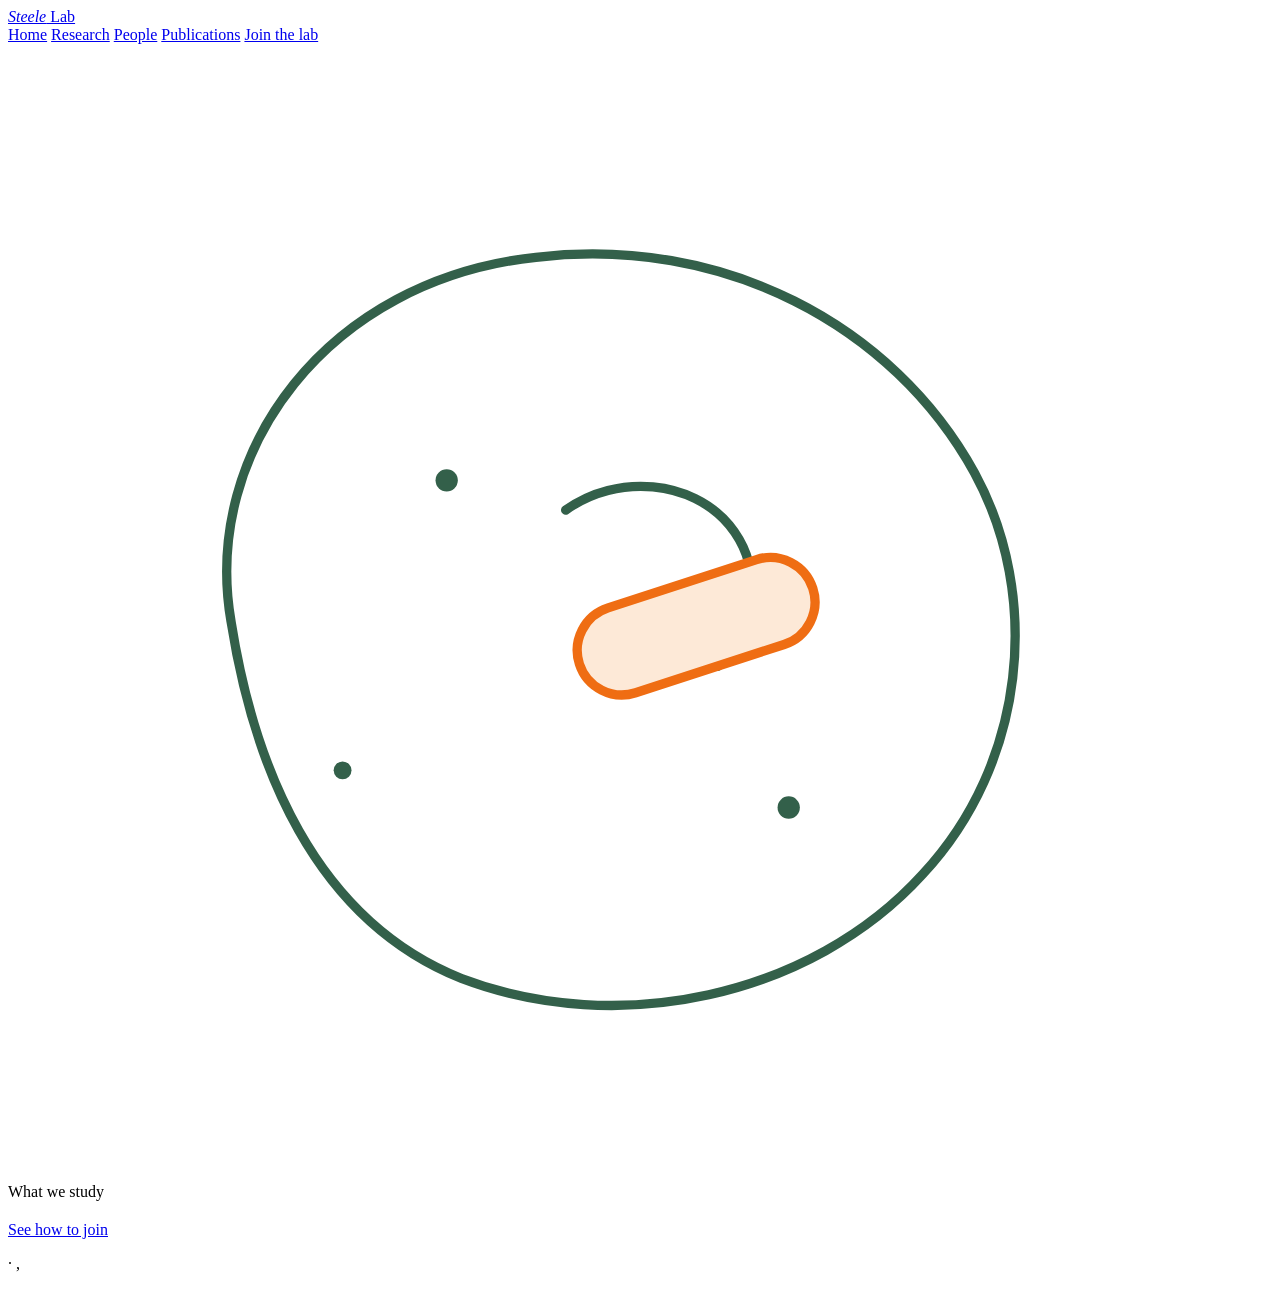
==== index.html @ 0f26b3d3 "Add files via upload" ====
<!doctype html>
<html lang="en">
<head>
<meta charset="utf-8">
<meta name="viewport" content="width=device-width, initial-scale=1">
<title>Steele Lab — Texas Tech University</title>
<meta name="description" content="The Steele Lab studies how bacteria evolve under predation pressure from the soil amoeba Dictyostelium discoideum, and what that reveals about symbiosis and virulence.">
<link rel="preconnect" href="https://fonts.googleapis.com">
<link rel="preconnect" href="https://fonts.gstatic.com" crossorigin>
<link href="https://fonts.googleapis.com/css2?family=Newsreader:ital,wght@0,400;0,500;1,500&family=IBM+Plex+Sans:wght@400;500;600&display=swap" rel="stylesheet">
<link rel="stylesheet" href="/css/style.css">
</head>
<body>

<header class="site-header">
  <div class="wrap">
    <a class="wordmark" href="/"><em>Steele</em> Lab</a>
    <nav class="primary">
      <a href="/" class="is-active">Home</a>
      <a href="/research.html">Research</a>
      <a href="/people.html">People</a>
      <a href="/publications.html">Publications</a>
      <a href="/join.html">Join the lab</a>
    </nav>
  </div>
</header>

<section class="hero">
  <div class="wrap">
    <div>
      <span class="hero-kicker" id="hero-kicker"></span>
      <h1 id="hero-headline"></h1>
      <p class="lede" id="hero-text"></p>
    </div>
    <svg class="hero-art" viewBox="0 0 340 300" fill="none" xmlns="http://www.w3.org/2000/svg" role="img" aria-label="Line illustration of an amoeba engulfing a bacterium">
      <path d="M60 150c-8-46 26-92 82-98 50-6 96 18 118 58 18 33 14 78-14 108-30 33-82 44-124 28-40-16-56-58-62-96z"
        stroke="#33604A" stroke-width="2.5" fill="none" stroke-linecap="round"/>
      <path d="M150 120c14-10 34-8 44 4 9 11 8 27-3 38"
        stroke="#33604A" stroke-width="2.5" fill="none" stroke-linecap="round"/>
      <rect x="150" y="150" width="66" height="24" rx="12" transform="rotate(-18 150 150)"
        stroke="#EF6D13" stroke-width="2.5" fill="#FDE9D7"/>
      <circle cx="118" cy="112" r="3" fill="#33604A"/>
      <circle cx="210" cy="200" r="3" fill="#33604A"/>
      <circle cx="90" cy="190" r="2.4" fill="#33604A"/>
    </svg>
  </div>
</section>

<section>
  <div class="wrap">
    <span class="eyebrow">What we study</span>
    <div id="home-highlights" class="rows"></div>
  </div>
</section>

<section>
  <div class="wrap">
    <div class="callout">
      <h2 id="join-headline"></h2>
      <p id="join-text"></p>
      <a class="btn" href="/join.html">See how to join</a>
    </div>
  </div>
</section>

<footer class="site-footer">
  <div class="wrap contact">
    <p><span data-lab-name></span> · <span data-department></span>, <span data-university></span></p>
    <p><a data-email href="#"></a></p>
  </div>
</footer>

<script src="https://identity.netlify.com/v1/netlify-identity-widget.js"></script>
<script>
  if (window.netlifyIdentity) {
    window.netlifyIdentity.on("init", (user) => {
      if (!user) {
        window.netlifyIdentity.on("login", () => {
          document.location.href = "/admin/";
        });
      }
    });
  }
</script>
<script src="/js/main.js"></script>
<script>
  renderSettings();
  renderHome();
</script>
</body>
</html>
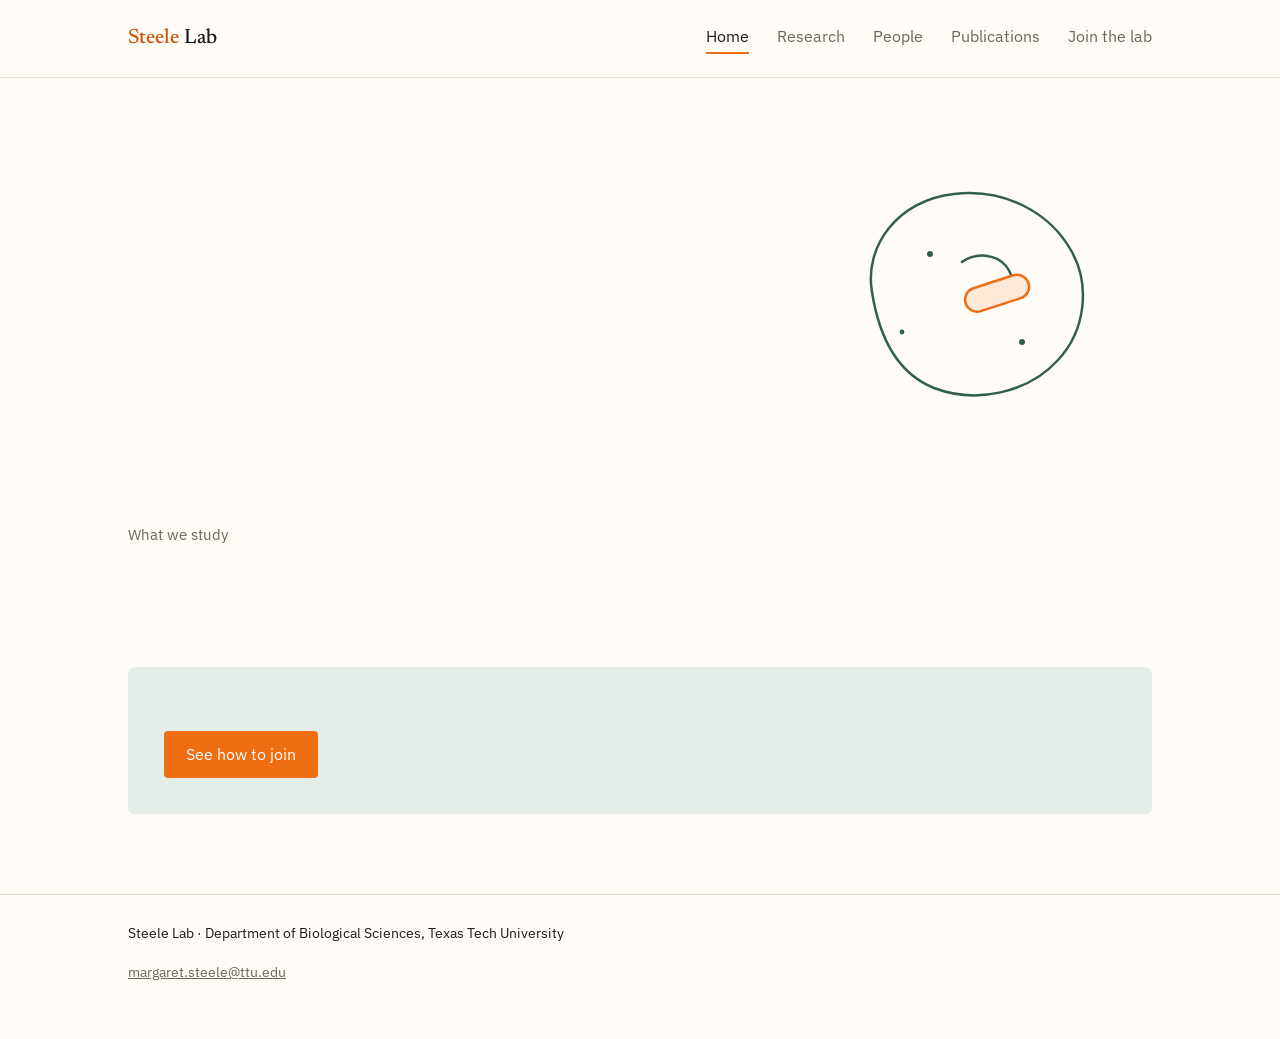
==== commit bd19e62b: "Update join button ID in index.html" ====
--- a/index.html
+++ b/index.html
@@ -58,7 +58,7 @@
     <div class="callout">
       <h2 id="join-headline"></h2>
       <p id="join-text"></p>
-      <a class="btn" href="/join.html">See how to join</a>
+       <a class="btn" id="join-btn" href="/join.html">See how to join</a>
     </div>
   </div>
 </section>
--- a/css/style.css
+++ b/css/style.css
@@ -0,0 +1,299 @@
+/* ============================================================
+   Steele Lab — design tokens
+   Palette chosen for a genetics/microbiology lab: a clean, true
+   orange (the PI's preferred colour — not a muted terracotta),
+   paired with a deep moss green pulled from petri-dish culture,
+   on a warm paper background with ink-charcoal text.
+   ============================================================ */
+
+:root {
+  --paper: #fffcf7;
+  --paper-dim: #f7f2e9;
+  --ink: #1c1b1a;
+  --muted: #6b675e;
+  --line: #e6e1d6;
+
+  --orange: #ef6d13;
+  --orange-deep: #c6540a;
+  --orange-tint: #fde9d7;
+
+  --moss: #33604a;
+  --moss-tint: #e4ede7;
+
+  --serif: "Newsreader", "Iowan Old Style", Georgia, serif;
+  --sans: "IBM Plex Sans", -apple-system, BlinkMacSystemFont, "Segoe UI", sans-serif;
+
+  --measure: 62ch;
+}
+
+@media (prefers-reduced-motion: reduce) {
+  * { animation-duration: 0.01ms !important; transition-duration: 0.01ms !important; }
+}
+
+* { box-sizing: border-box; }
+
+html { scroll-behavior: smooth; }
+
+body {
+  margin: 0;
+  background: var(--paper);
+  color: var(--ink);
+  font-family: var(--sans);
+  font-size: 17px;
+  line-height: 1.6;
+  -webkit-font-smoothing: antialiased;
+}
+
+a { color: inherit; }
+
+img { max-width: 100%; display: block; }
+
+::selection { background: var(--orange-tint); color: var(--orange-deep); }
+
+:focus-visible {
+  outline: 2px solid var(--orange-deep);
+  outline-offset: 3px;
+}
+
+h1, h2, h3 {
+  font-family: var(--serif);
+  font-weight: 500;
+  line-height: 1.15;
+  margin: 0 0 0.5em;
+  letter-spacing: -0.01em;
+}
+
+h1 { font-size: clamp(2.3rem, 4.5vw, 3.6rem); font-weight: 460; }
+h2 { font-size: clamp(1.6rem, 3vw, 2.15rem); }
+h3 { font-size: 1.25rem; font-style: italic; font-weight: 500; }
+
+p { margin: 0 0 1.1em; max-width: var(--measure); color: var(--ink); }
+p.lede { font-size: 1.2rem; color: var(--muted); max-width: 58ch; }
+
+.wrap {
+  max-width: 1080px;
+  margin: 0 auto;
+  padding: 0 28px;
+}
+
+/* ---------- header ---------- */
+
+.site-header {
+  border-bottom: 1px solid var(--line);
+}
+
+.site-header .wrap {
+  display: flex;
+  align-items: center;
+  justify-content: space-between;
+  padding-top: 22px;
+  padding-bottom: 22px;
+  gap: 24px;
+  flex-wrap: wrap;
+}
+
+.wordmark {
+  font-family: var(--serif);
+  font-size: 1.3rem;
+  font-weight: 500;
+  text-decoration: none;
+  color: var(--ink);
+  white-space: nowrap;
+}
+
+.wordmark em { color: var(--orange-deep); font-style: normal; }
+
+nav.primary { display: flex; gap: 28px; flex-wrap: wrap; }
+
+nav.primary a {
+  text-decoration: none;
+  color: var(--muted);
+  font-size: 0.97rem;
+  padding-bottom: 3px;
+  border-bottom: 2px solid transparent;
+}
+
+nav.primary a:hover { color: var(--ink); }
+
+nav.primary a.is-active {
+  color: var(--ink);
+  border-bottom-color: var(--orange);
+}
+
+/* ---------- hero ---------- */
+
+.hero {
+  padding: 64px 0 40px;
+}
+
+.hero .wrap {
+  display: grid;
+  grid-template-columns: 1.15fr 0.85fr;
+  gap: 48px;
+  align-items: center;
+}
+
+.hero-kicker {
+  font-size: 0.95rem;
+  color: var(--orange-deep);
+  margin-bottom: 14px;
+}
+
+.hero-art { max-width: 340px; justify-self: end; }
+
+@media (max-width: 800px) {
+  .hero .wrap { grid-template-columns: 1fr; }
+  .hero-art { justify-self: start; max-width: 240px; }
+}
+
+/* ---------- sections ---------- */
+
+section { padding: 40px 0; }
+section.tight { padding: 24px 0; }
+
+.rule {
+  border: none;
+  border-top: 1px solid var(--line);
+  margin: 0;
+}
+
+.eyebrow {
+  display: block;
+  font-size: 0.95rem;
+  color: var(--muted);
+  margin-bottom: 8px;
+}
+
+/* ---------- highlight / project rows (no cards, no shadows) ---------- */
+
+.rows { margin-top: 8px; }
+
+.row {
+  display: grid;
+  grid-template-columns: 260px 1fr;
+  gap: 28px;
+  padding: 26px 0;
+  border-top: 1px solid var(--line);
+}
+
+.row:last-child { }
+
+.row h3 { margin-bottom: 6px; }
+.row p { margin: 0; }
+
+@media (max-width: 700px) {
+  .row { grid-template-columns: 1fr; gap: 6px; }
+}
+
+/* ---------- people ---------- */
+
+.person {
+  display: grid;
+  grid-template-columns: 132px 1fr;
+  gap: 26px;
+  padding: 28px 0;
+  border-top: 1px solid var(--line);
+}
+
+.person img.photo {
+  width: 132px;
+  height: 132px;
+  object-fit: cover;
+  border-radius: 4px;
+  background: var(--paper-dim);
+}
+
+.person .role {
+  color: var(--orange-deep);
+  font-size: 0.92rem;
+  margin-bottom: 6px;
+}
+
+.person .meta {
+  font-size: 0.92rem;
+  color: var(--muted);
+  margin-bottom: 4px;
+}
+
+@media (max-width: 620px) {
+  .person { grid-template-columns: 84px 1fr; }
+  .person img.photo { width: 84px; height: 84px; }
+}
+
+.empty-note {
+  color: var(--muted);
+  font-style: italic;
+  padding: 18px 0;
+}
+
+/* ---------- publications ---------- */
+
+.pub-list { margin-top: 8px; }
+
+.pub {
+  padding: 20px 0;
+  border-top: 1px solid var(--line);
+}
+
+.pub .year {
+  display: inline-block;
+  font-family: var(--serif);
+  font-style: italic;
+  color: var(--orange-deep);
+  margin-right: 10px;
+}
+
+.pub .authors { color: var(--ink); }
+.pub .title { display: block; margin: 4px 0 2px; font-weight: 500; }
+.pub .cite { color: var(--muted); font-size: 0.95rem; }
+.pub .note { color: var(--muted); font-size: 0.88rem; margin-top: 4px; }
+.pub a.doi { color: var(--orange-deep); text-decoration: none; border-bottom: 1px solid var(--orange-tint); }
+.pub a.doi:hover { border-bottom-color: var(--orange-deep); }
+
+/* ---------- callout / join box ---------- */
+
+.callout {
+  background: var(--moss-tint);
+  border-radius: 6px;
+  padding: 36px;
+  margin-top: 32px;
+}
+
+.callout h2 { color: var(--moss); } .callout p { max-width: 78ch; }
+
+.btn {
+  display: inline-block;
+  margin-top: 10px;
+  padding: 11px 22px;
+  background: var(--orange);
+  color: #fff;
+  text-decoration: none;
+  border-radius: 4px;
+  font-size: 0.98rem;
+}
+
+.btn:hover { background: var(--orange-deep); }
+
+/* ---------- contact block ---------- */
+
+.contact dl {
+  display: grid;
+  grid-template-columns: max-content 1fr;
+  gap: 6px 18px;
+  margin: 0;
+}
+
+.contact dt { color: var(--muted); }
+.contact dd { margin: 0; }
+
+/* ---------- footer ---------- */
+
+footer.site-footer {
+  border-top: 1px solid var(--line);
+  margin-top: 40px;
+  padding: 26px 0 40px;
+  color: var(--muted);
+  font-size: 0.9rem;
+}
+
+footer.site-footer a { color: var(--muted); }
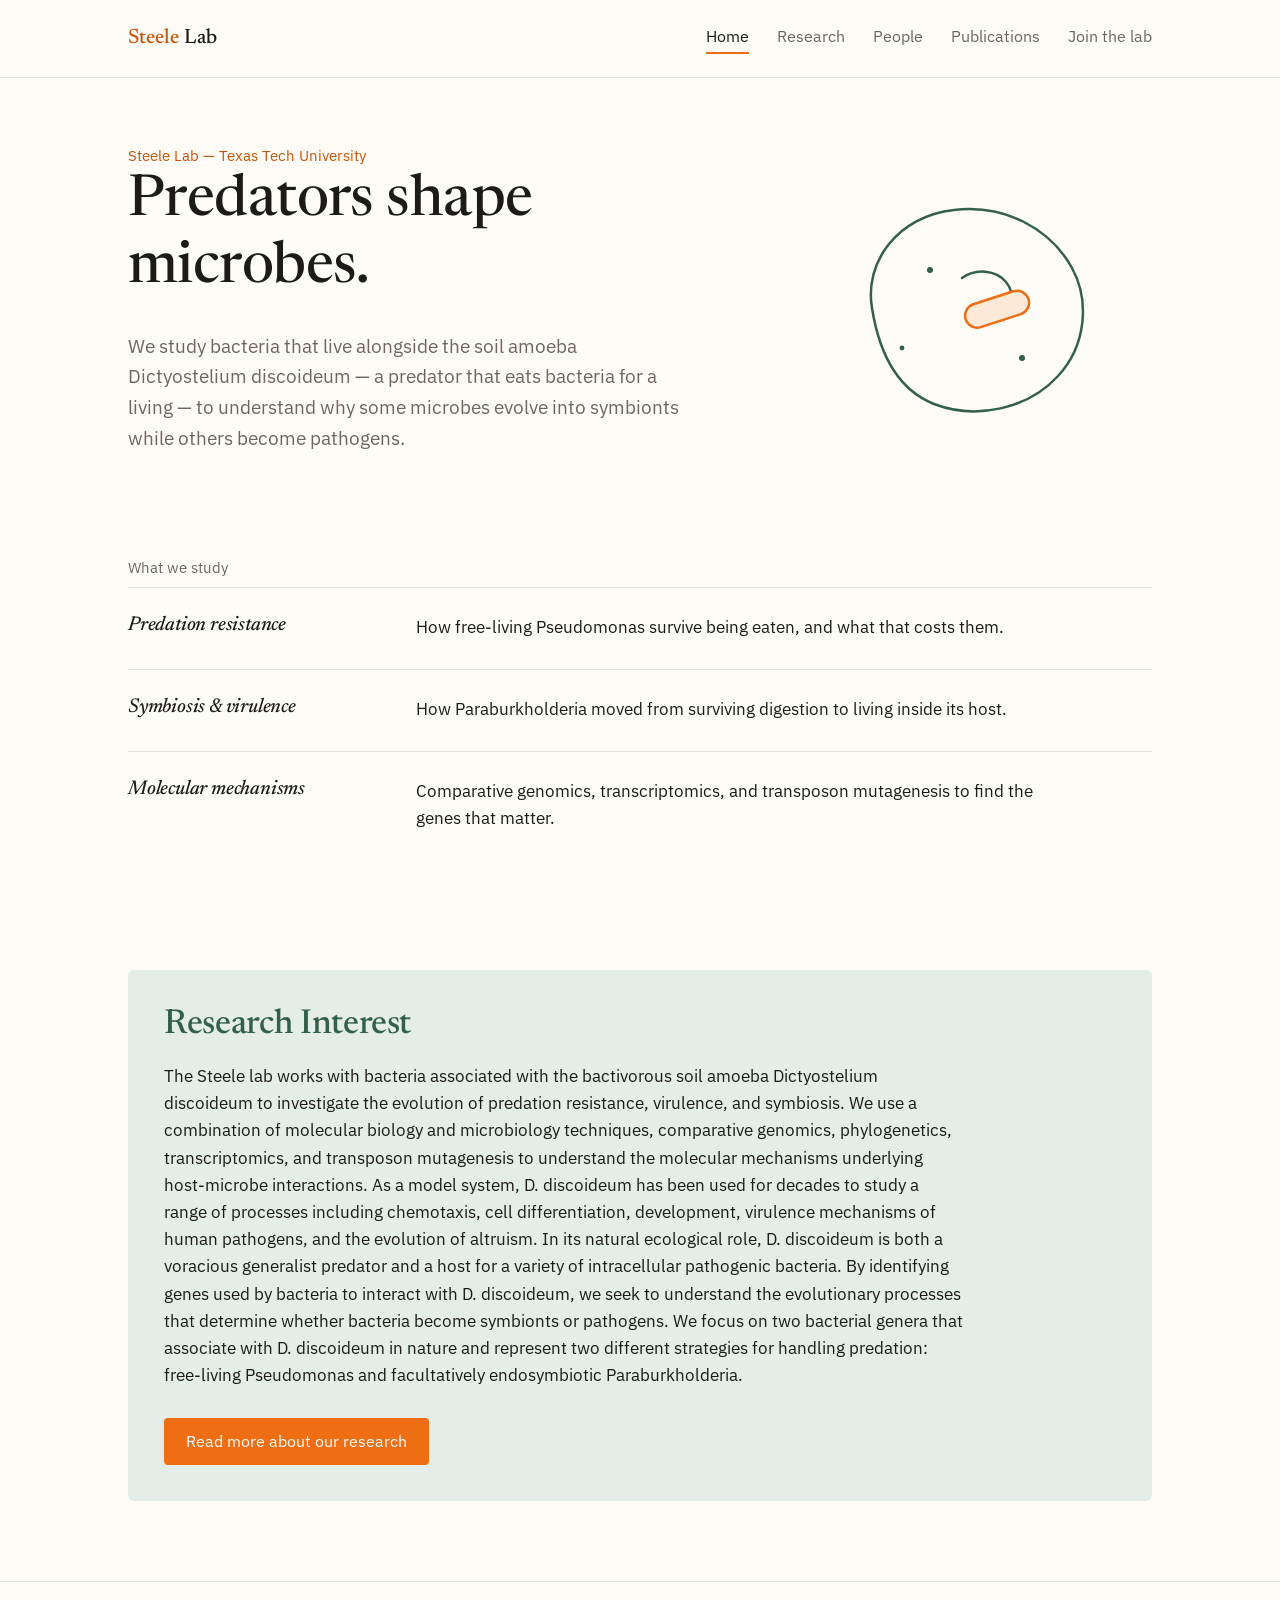
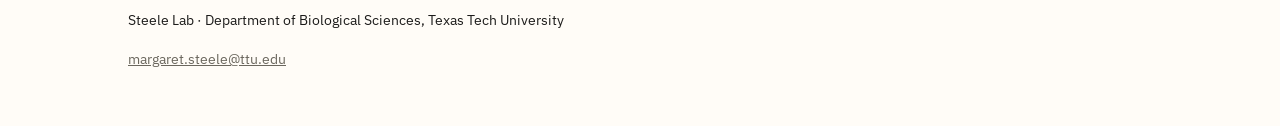
==== commit 319d920d: "Add files via upload" ====
--- a/index.html
+++ b/index.html
@@ -48,7 +48,7 @@
 
 <section>
   <div class="wrap">
-    <span class="eyebrow">What we study</span>
+    <span class="eyebrow" id="highlights-eyebrow"></span>
     <div id="home-highlights" class="rows"></div>
   </div>
 </section>
@@ -56,9 +56,9 @@
 <section>
   <div class="wrap">
     <div class="callout">
-      <h2 id="join-headline"></h2>
-      <p id="join-text"></p>
-       <a class="btn" id="join-btn" href="/join.html">See how to join</a>
+      <h2 id="callout-headline"></h2>
+      <p id="callout-text"></p>
+      <a class="btn" id="callout-btn" href="#"></a>
     </div>
   </div>
 </section>
--- a/css/style.css
+++ b/css/style.css
@@ -1,9 +1,5 @@
 /* ============================================================
    Steele Lab — design tokens
-   Palette chosen for a genetics/microbiology lab: a clean, true
-   orange (the PI's preferred colour — not a muted terracotta),
-   paired with a deep moss green pulled from petri-dish culture,
-   on a warm paper background with ink-charcoal text.
    ============================================================ */
 
 :root {
@@ -78,9 +74,7 @@
 
 /* ---------- header ---------- */
 
-.site-header {
-  border-bottom: 1px solid var(--line);
-}
+.site-header { border-bottom: 1px solid var(--line); }
 
 .site-header .wrap {
   display: flex;
@@ -122,9 +116,7 @@
 
 /* ---------- hero ---------- */
 
-.hero {
-  padding: 64px 0 40px;
-}
+.hero { padding: 64px 0 40px; }
 
 .hero .wrap {
   display: grid;
@@ -133,11 +125,7 @@
   align-items: center;
 }
 
-.hero-kicker {
-  font-size: 0.95rem;
-  color: var(--orange-deep);
-  margin-bottom: 14px;
-}
+.hero-kicker { font-size: 0.95rem; color: var(--orange-deep); margin-bottom: 14px; }
 
 .hero-art { max-width: 340px; justify-self: end; }
 
@@ -151,11 +139,7 @@
 section { padding: 40px 0; }
 section.tight { padding: 24px 0; }
 
-.rule {
-  border: none;
-  border-top: 1px solid var(--line);
-  margin: 0;
-}
+.rule { border: none; border-top: 1px solid var(--line); margin: 0; }
 
 .eyebrow {
   display: block;
@@ -164,7 +148,7 @@
   margin-bottom: 8px;
 }
 
-/* ---------- highlight / project rows (no cards, no shadows) ---------- */
+/* ---------- highlight / project rows ---------- */
 
 .rows { margin-top: 8px; }
 
@@ -176,8 +160,6 @@
   border-top: 1px solid var(--line);
 }
 
-.row:last-child { }
-
 .row h3 { margin-bottom: 6px; }
 .row p { margin: 0; }
 
@@ -196,44 +178,27 @@
 }
 
 .person img.photo {
-  width: 132px;
-  height: 132px;
+  width: 132px; height: 132px;
   object-fit: cover;
   border-radius: 4px;
   background: var(--paper-dim);
 }
 
-.person .role {
-  color: var(--orange-deep);
-  font-size: 0.92rem;
-  margin-bottom: 6px;
-}
-
-.person .meta {
-  font-size: 0.92rem;
-  color: var(--muted);
-  margin-bottom: 4px;
-}
+.person .role { color: var(--orange-deep); font-size: 0.92rem; margin-bottom: 6px; }
+.person .meta { font-size: 0.92rem; color: var(--muted); margin-bottom: 4px; }
 
 @media (max-width: 620px) {
   .person { grid-template-columns: 84px 1fr; }
   .person img.photo { width: 84px; height: 84px; }
 }
 
-.empty-note {
-  color: var(--muted);
-  font-style: italic;
-  padding: 18px 0;
-}
+.empty-note { color: var(--muted); font-style: italic; padding: 18px 0; }
 
 /* ---------- publications ---------- */
 
 .pub-list { margin-top: 8px; }
 
-.pub {
-  padding: 20px 0;
-  border-top: 1px solid var(--line);
-}
+.pub { padding: 20px 0; border-top: 1px solid var(--line); }
 
 .pub .year {
   display: inline-block;
@@ -250,16 +215,15 @@
 .pub a.doi { color: var(--orange-deep); text-decoration: none; border-bottom: 1px solid var(--orange-tint); }
 .pub a.doi:hover { border-bottom-color: var(--orange-deep); }
 
-/* ---------- callout / join box ---------- */
-
-.callout {
-  background: var(--moss-tint);
-  border-radius: 6px;
-  padding: 36px;
-  margin-top: 32px;
-}
-
-.callout h2 { color: var(--moss); } .callout p { max-width: 78ch; }
+/* ---------- callout box (used on Home and Join pages) ---------- */
+/* Everything inside .callout gets a wider text measure than the site
+   default, so long paragraphs fill the box instead of leaving a gap
+   on the right. If you ever want it even wider or narrower, this is
+   the one number to change: */
+
+.callout { background: var(--moss-tint); border-radius: 6px; padding: 36px; margin-top: 32px; }
+.callout h2 { color: var(--moss); }
+.callout p { max-width: 80ch; }
 
 .btn {
   display: inline-block;
@@ -276,13 +240,7 @@
 
 /* ---------- contact block ---------- */
 
-.contact dl {
-  display: grid;
-  grid-template-columns: max-content 1fr;
-  gap: 6px 18px;
-  margin: 0;
-}
-
+.contact dl { display: grid; grid-template-columns: max-content 1fr; gap: 6px 18px; margin: 0; }
 .contact dt { color: var(--muted); }
 .contact dd { margin: 0; }
 
